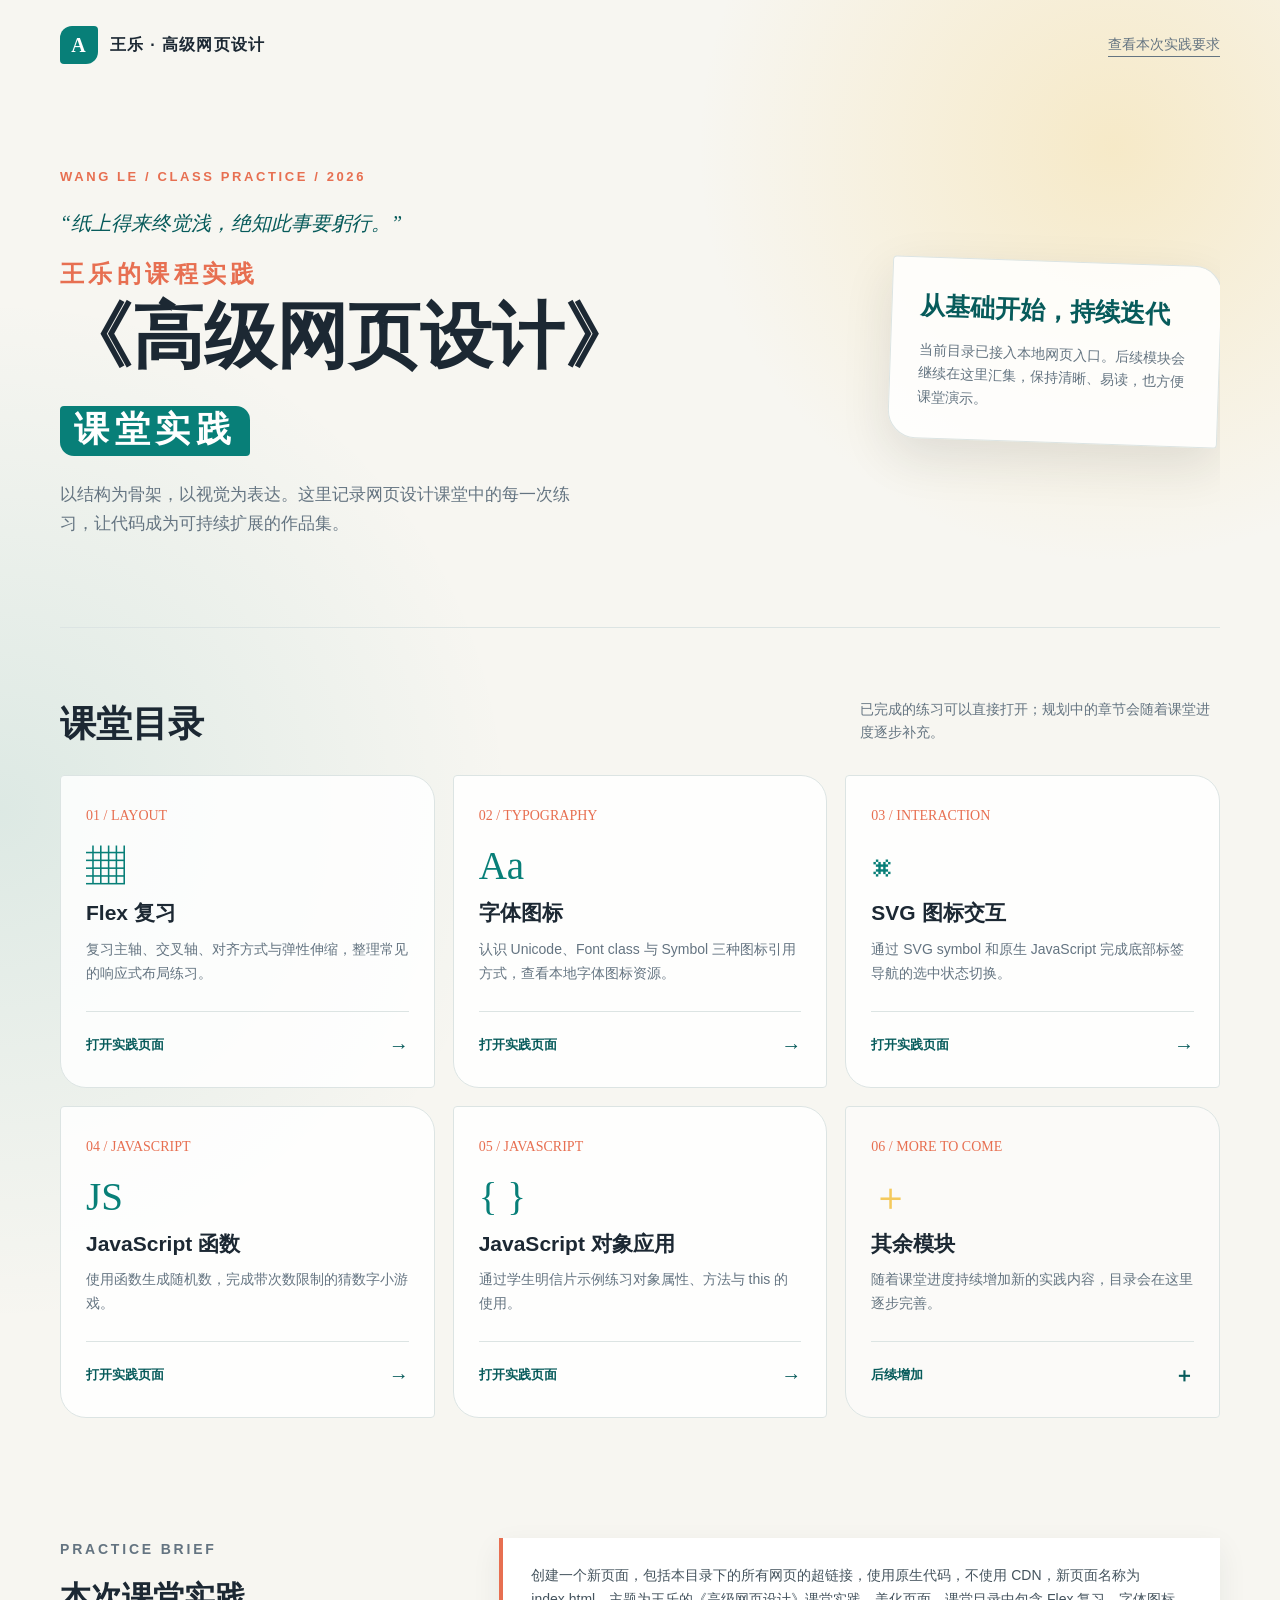
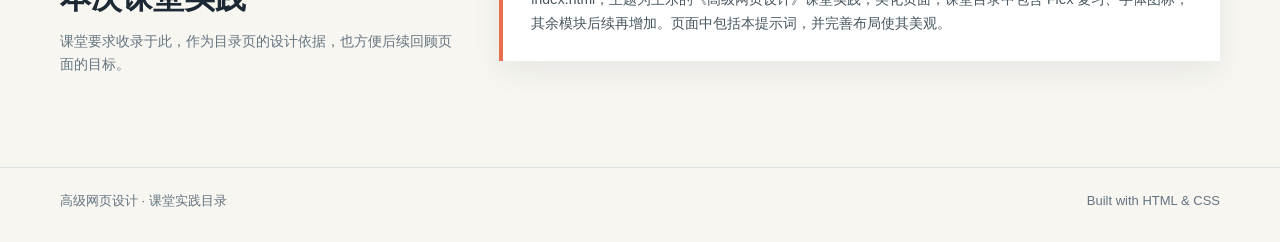
==== index.html @ 46e69502 "更新页面:新增日期类型/功能演示,调整图标页面结构" ====
<!DOCTYPE html>
<html lang="zh-CN">
<head>
  <meta charset="UTF-8">
  <meta name="viewport" content="width=device-width, initial-scale=1.0">
  <meta name="description" content="王乐的《高级网页设计》课堂实践目录">
  <title>王乐的《高级网页设计》课堂实践</title>
  <style>
    :root {
      --ink: #1c2833;
      --muted: #647481;
      --paper: #f7f6f1;
      --card: rgba(255, 255, 255, 0.84);
      --line: #dce4e3;
      --teal: #087f78;
      --teal-dark: #075b5b;
      --coral: #e76f51;
      --yellow: #f4c95d;
      --shadow: 0 18px 50px rgba(28, 40, 51, 0.11);
    }

    * { box-sizing: border-box; }

    html { scroll-behavior: smooth; }

    body {
      margin: 0;
      color: var(--ink);
      background:
        radial-gradient(circle at 87% 8%, rgba(244, 201, 93, .28), transparent 26rem),
        radial-gradient(circle at 0% 44%, rgba(8, 127, 120, .11), transparent 32rem),
        var(--paper);
      font-family: "Microsoft YaHei", "PingFang SC", sans-serif;
      line-height: 1.7;
    }

    a { color: inherit; text-decoration: none; }

    .page-shell { width: min(1160px, calc(100% - 40px)); margin: 0 auto; }

    .topbar {
      display: flex;
      align-items: center;
      justify-content: space-between;
      padding: 26px 0;
      animation: appear .7s ease both;
    }

    .brand { display: flex; align-items: center; gap: 12px; font-weight: 700; letter-spacing: .08em; }
    .brand-mark {
      display: grid; place-items: center; width: 38px; height: 38px;
      color: #fff; background: var(--teal); border-radius: 12px 4px 12px 4px;
      font-family: Georgia, serif; font-size: 20px;
    }
    .top-link { color: var(--muted); font-size: 14px; border-bottom: 1px solid var(--muted); }

    .hero {
      position: relative; overflow: hidden; padding: 76px 0 88px;
      display: grid; grid-template-columns: 1.1fr .9fr; gap: 54px; align-items: center;
      border-bottom: 1px solid var(--line);
    }
    .eyebrow { margin: 0 0 18px; color: var(--coral); font-size: 13px; font-weight: 700; letter-spacing: .2em; }
    .motto { margin: 0 0 20px; color: var(--teal-dark); font-family: Georgia, "Times New Roman", serif; font-size: 20px; font-style: italic; }
    h1 { max-width: 720px; margin: 0; font-family: "Microsoft YaHei", "PingFang SC", sans-serif; font-size: clamp(40px, 6.4vw, 72px); line-height: 1.12; letter-spacing: 0; }
    .title-owner { display: block; margin-bottom: 8px; color: var(--coral); font-size: .34em; font-weight: 700; letter-spacing: .18em; }
    .title-main { display: block; color: var(--ink); font-weight: 900; }
    .title-practice { display: inline-block; margin-top: 10px; padding: 4px 14px 7px; color: #fff; background: var(--teal); border-radius: 4px 14px 4px 14px; font-size: .48em; font-weight: 700; letter-spacing: .16em; }
    .hero-copy { max-width: 540px; margin: 24px 0 0; color: var(--muted); font-size: 17px; }
    .hero-note { justify-self: end; max-width: 330px; padding: 28px; border: 1px solid var(--line); border-radius: 4px 28px 4px 28px; background: var(--card); box-shadow: var(--shadow); transform: rotate(2deg); }
    .hero-note strong { display: block; margin-bottom: 10px; color: var(--teal-dark); font-family: Georgia, serif; font-size: 25px; }
    .hero-note p { margin: 0; color: var(--muted); font-size: 14px; }

    .section { padding: 70px 0; }
    .section-heading { display: flex; align-items: end; justify-content: space-between; gap: 20px; margin-bottom: 30px; }
    h2 { margin: 0; font-family: Georgia, "Times New Roman", serif; font-size: 36px; line-height: 1.15; }
    .section-heading p { max-width: 360px; margin: 0; color: var(--muted); font-size: 14px; }

    .module-grid { display: grid; grid-template-columns: repeat(3, 1fr); gap: 18px; }
    .module {
      position: relative; display: flex; min-height: 270px; flex-direction: column; justify-content: space-between;
      padding: 25px; border: 1px solid var(--line); border-radius: 4px 26px 4px 26px; background: var(--card);
      transition: transform .25s ease, box-shadow .25s ease, border-color .25s ease;
      animation: appear .7s ease both;
    }
    .module:nth-child(2) { animation-delay: .1s; }
    .module:nth-child(3) { animation-delay: .2s; }
    .module:hover { transform: translateY(-7px); border-color: var(--teal); box-shadow: var(--shadow); }
    .module-number { color: var(--coral); font-family: Georgia, serif; font-size: 14px; }
    .module-icon { margin: 18px 0 10px; color: var(--teal); font-family: Georgia, serif; font-size: 39px; line-height: 1; }
    .module h3 { margin: 0 0 7px; font-size: 21px; }
    .module p { margin: 0; color: var(--muted); font-size: 14px; }
    .module-footer { display: flex; align-items: center; justify-content: space-between; margin-top: 25px; padding-top: 16px; border-top: 1px solid var(--line); color: var(--teal-dark); font-size: 13px; font-weight: 700; }
    .module-footer span:last-child { font-size: 20px; transition: transform .2s ease; }
    .module:hover .module-footer span:last-child { transform: translateX(5px); }
    .planned { opacity: .76; background: rgba(255,255,255,.48); }
    .planned .module-icon { color: var(--yellow); }

    .prompt-section { display: grid; grid-template-columns: .72fr 1.28fr; gap: 34px; align-items: start; padding: 50px 0 76px; }
    .prompt-intro h2 { font-size: 31px; }
    .prompt-intro p { color: var(--muted); font-size: 14px; }
    .prompt-box { margin: 0; padding: 26px 28px; border-left: 4px solid var(--coral); background: #fff; box-shadow: 0 10px 28px rgba(28,40,51,.07); color: #45545e; font-family: "Microsoft YaHei", sans-serif; font-size: 14px; white-space: pre-wrap; }

    footer { padding: 22px 0 30px; border-top: 1px solid var(--line); color: var(--muted); font-size: 13px; }
    .footer-inner { display: flex; justify-content: space-between; gap: 20px; }

    @keyframes appear { from { opacity: 0; transform: translateY(14px); } to { opacity: 1; transform: translateY(0); } }
    @media (max-width: 760px) {
      .page-shell { width: min(100% - 28px, 620px); }
      .topbar { padding: 18px 0; }
      .hero { display: block; padding: 54px 0 60px; }
      .hero-note { margin-top: 38px; transform: none; }
      .section { padding: 52px 0; }
      .section-heading, .footer-inner { display: block; }
      .section-heading p { margin-top: 14px; }
      .module-grid, .prompt-section { grid-template-columns: 1fr; }
      .module { min-height: 235px; }
      .prompt-box { margin-top: 6px; padding: 20px; }
      footer { padding-bottom: 24px; }
    }
  </style>
</head>
<body>
  <header class="page-shell topbar">
    <a class="brand" href="index.html" aria-label="返回课堂首页">
      <span class="brand-mark">A</span>
      <span>王乐 · 高级网页设计</span>
    </a>
    <a class="top-link" href="#prompt">查看本次实践要求</a>
  </header>

  <main>
    <section class="page-shell hero">
      <div>
        <p class="eyebrow">WANG LE / CLASS PRACTICE / 2026</p>
        <blockquote class="motto">“纸上得来终觉浅，绝知此事要躬行。”</blockquote>
        <h1>
          <span class="title-owner">王乐的课程实践</span>
          <span class="title-main">《高级网页设计》</span>
          <span class="title-practice">课堂实践</span>
        </h1>
        <p class="hero-copy">以结构为骨架，以视觉为表达。这里记录网页设计课堂中的每一次练习，让代码成为可持续扩展的作品集。</p>
      </div>
      <aside class="hero-note">
        <strong>从基础开始，持续迭代</strong>
        <p>当前目录已接入本地网页入口。后续模块会继续在这里汇集，保持清晰、易读，也方便课堂演示。</p>
      </aside>
    </section>

    <section class="page-shell section" id="modules">
      <div class="section-heading">
        <h2>课堂目录</h2>
        <p>已完成的练习可以直接打开；规划中的章节会随着课堂进度逐步补充。</p>
      </div>
      <div class="module-grid">
        <a class="module" href="9.2.html">
          <div>
            <span class="module-number">01 / LAYOUT</span>
            <div class="module-icon">▦</div>
            <h3>Flex 复习</h3>
            <p>复习主轴、交叉轴、对齐方式与弹性伸缩，整理常见的响应式布局练习。</p>
          </div>
          <div class="module-footer"><span>打开实践页面</span><span>→</span></div>
        </a>
        <a class="module" href="demo_index.html">
          <div>
            <span class="module-number">02 / TYPOGRAPHY</span>
            <div class="module-icon">Aa</div>
            <h3>字体图标</h3>
            <p>认识 Unicode、Font class 与 Symbol 三种图标引用方式，查看本地字体图标资源。</p>
          </div>
          <div class="module-footer"><span>打开实践页面</span><span>→</span></div>
        </a>
        <a class="module" href="svg005.html">
          <div>
            <span class="module-number">03 / INTERACTION</span>
            <div class="module-icon">⌘</div>
            <h3>SVG 图标交互</h3>
            <p>通过 SVG symbol 和原生 JavaScript 完成底部标签导航的选中状态切换。</p>
          </div>
          <div class="module-footer"><span>打开实践页面</span><span>→</span></div>
        </a>
        <a class="module" href="function005.html">
          <div>
            <span class="module-number">04 / JAVASCRIPT</span>
            <div class="module-icon">JS</div>
            <h3>JavaScript 函数</h3>
            <p>使用函数生成随机数，完成带次数限制的猜数字小游戏。</p>
          </div>
          <div class="module-footer"><span>打开实践页面</span><span>→</span></div>
        </a>
        <a class="module" href="JS_boj_apply.html">
          <div>
            <span class="module-number">05 / JAVASCRIPT</span>
            <div class="module-icon">{ }</div>
            <h3>JavaScript 对象应用</h3>
            <p>通过学生明信片示例练习对象属性、方法与 this 的使用。</p>
          </div>
          <div class="module-footer"><span>打开实践页面</span><span>→</span></div>
        </a>
        <article class="module planned">
          <div>
            <span class="module-number">06 / MORE TO COME</span>
            <div class="module-icon">＋</div>
            <h3>其余模块</h3>
            <p>随着课堂进度持续增加新的实践内容，目录会在这里逐步完善。</p>
          </div>
          <div class="module-footer"><span>后续增加</span><span>＋</span></div>
        </article>
      </div>
    </section>

    <section class="page-shell prompt-section" id="prompt">
      <div class="prompt-intro">
        <p class="eyebrow">PRACTICE BRIEF</p>
        <h2>本次课堂实践</h2>
        <p>课堂要求收录于此，作为目录页的设计依据，也方便后续回顾页面的目标。</p>
      </div>
      <blockquote class="prompt-box">创建一个新页面，包括本目录下的所有网页的超链接，使用原生代码，不使用 CDN，新页面名称为 index.html，主题为王乐的《高级网页设计》课堂实践，美化页面，课堂目录中包含 Flex 复习、字体图标，其余模块后续再增加。页面中包括本提示词，并完善布局使其美观。</blockquote>
    </section>
  </main>

  <footer>
    <div class="page-shell footer-inner">
      <span>高级网页设计 · 课堂实践目录</span>
      <span>Built with HTML &amp; CSS</span>
    </div>
  </footer>
</body>
</html>
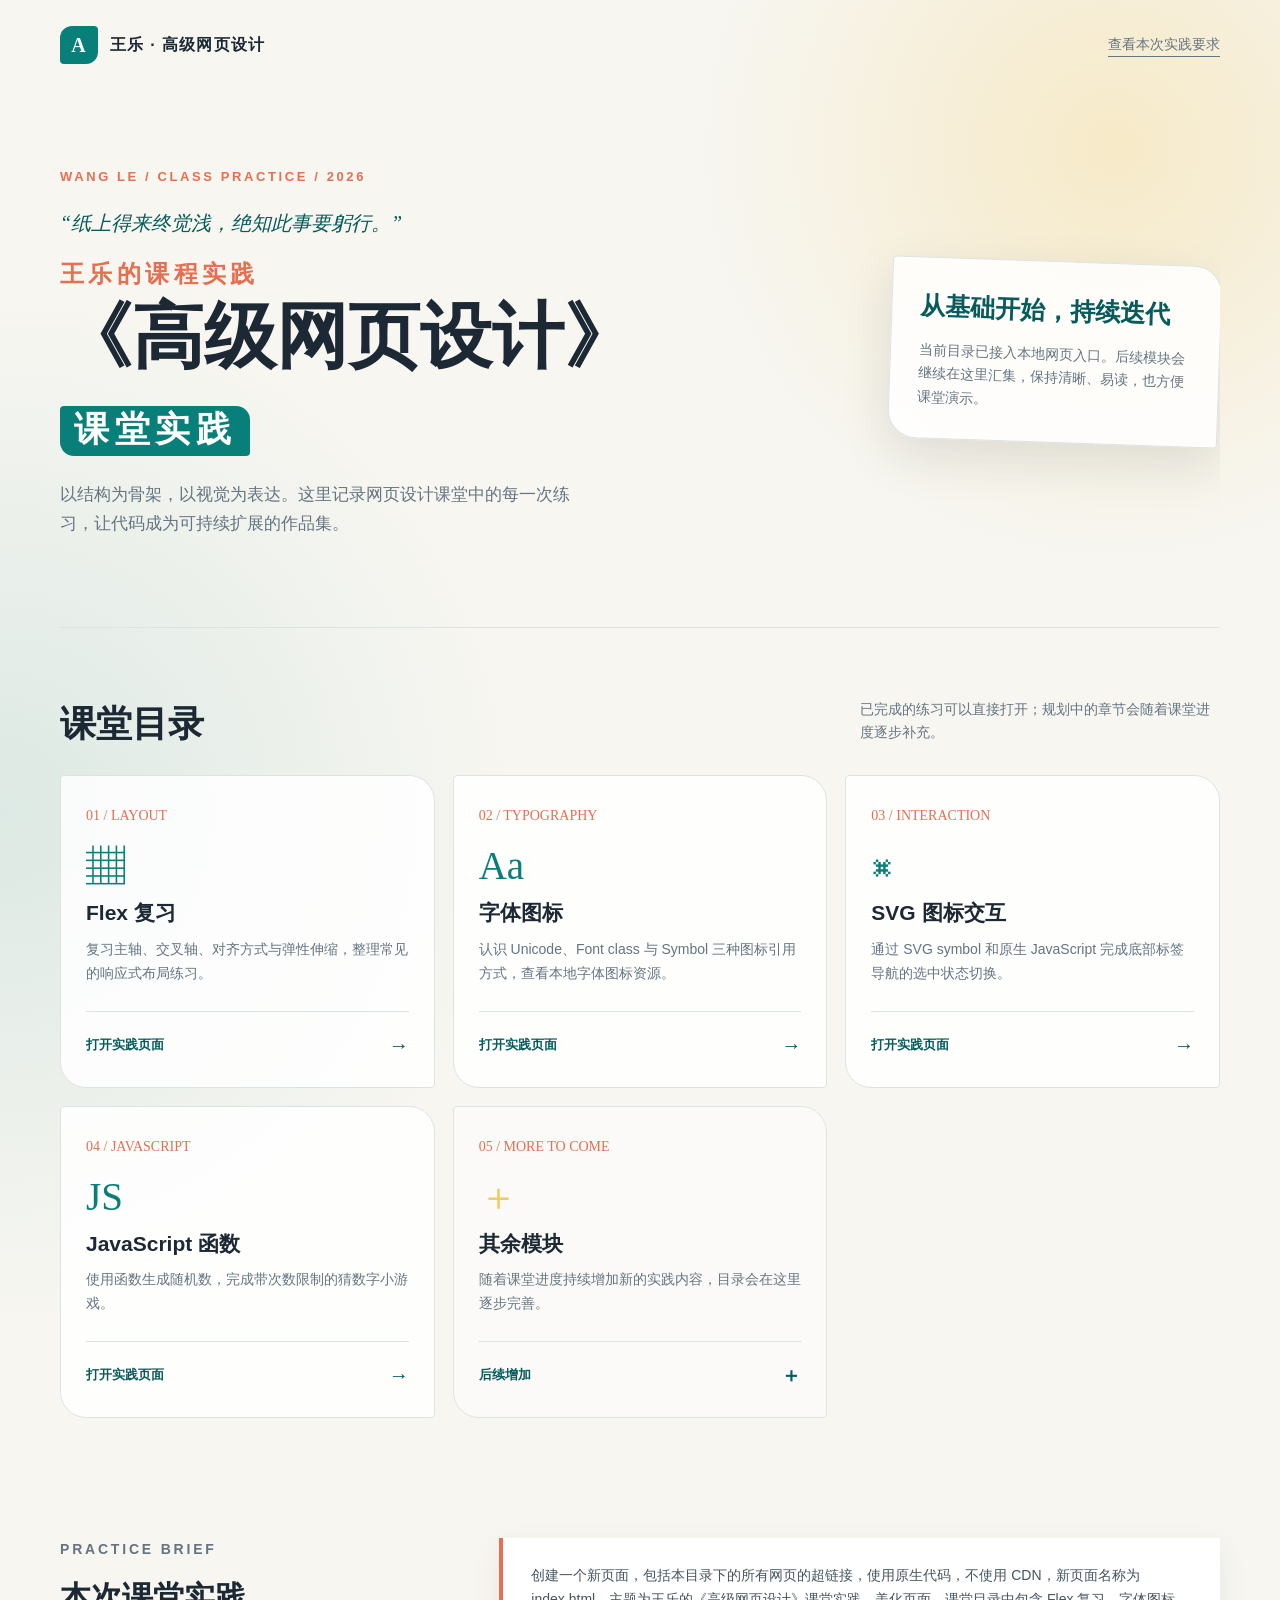
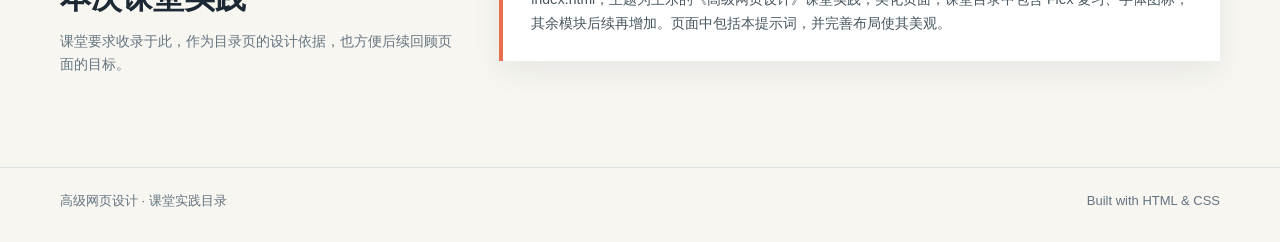
==== commit 171e29e2: "抓小球升级为多球炸弹街机版 youxi.html 推倒重写：3 颗蓝球与最多 2 颗炸弹同屏漂移，点球+2/空白−1/炸弹−3，难度每 30 秒提速变小，十连击倍数仅弹夸奖词，含合成音效、最高分与结算" ====
--- a/index.html
+++ b/index.html
@@ -188,18 +188,9 @@
           </div>
           <div class="module-footer"><span>打开实践页面</span><span>→</span></div>
         </a>
-        <a class="module" href="JS_boj_apply.html">
-          <div>
-            <span class="module-number">05 / JAVASCRIPT</span>
-            <div class="module-icon">{ }</div>
-            <h3>JavaScript 对象应用</h3>
-            <p>通过学生明信片示例练习对象属性、方法与 this 的使用。</p>
-          </div>
-          <div class="module-footer"><span>打开实践页面</span><span>→</span></div>
-        </a>
         <article class="module planned">
           <div>
-            <span class="module-number">06 / MORE TO COME</span>
+            <span class="module-number">05 / MORE TO COME</span>
             <div class="module-icon">＋</div>
             <h3>其余模块</h3>
             <p>随着课堂进度持续增加新的实践内容，目录会在这里逐步完善。</p>
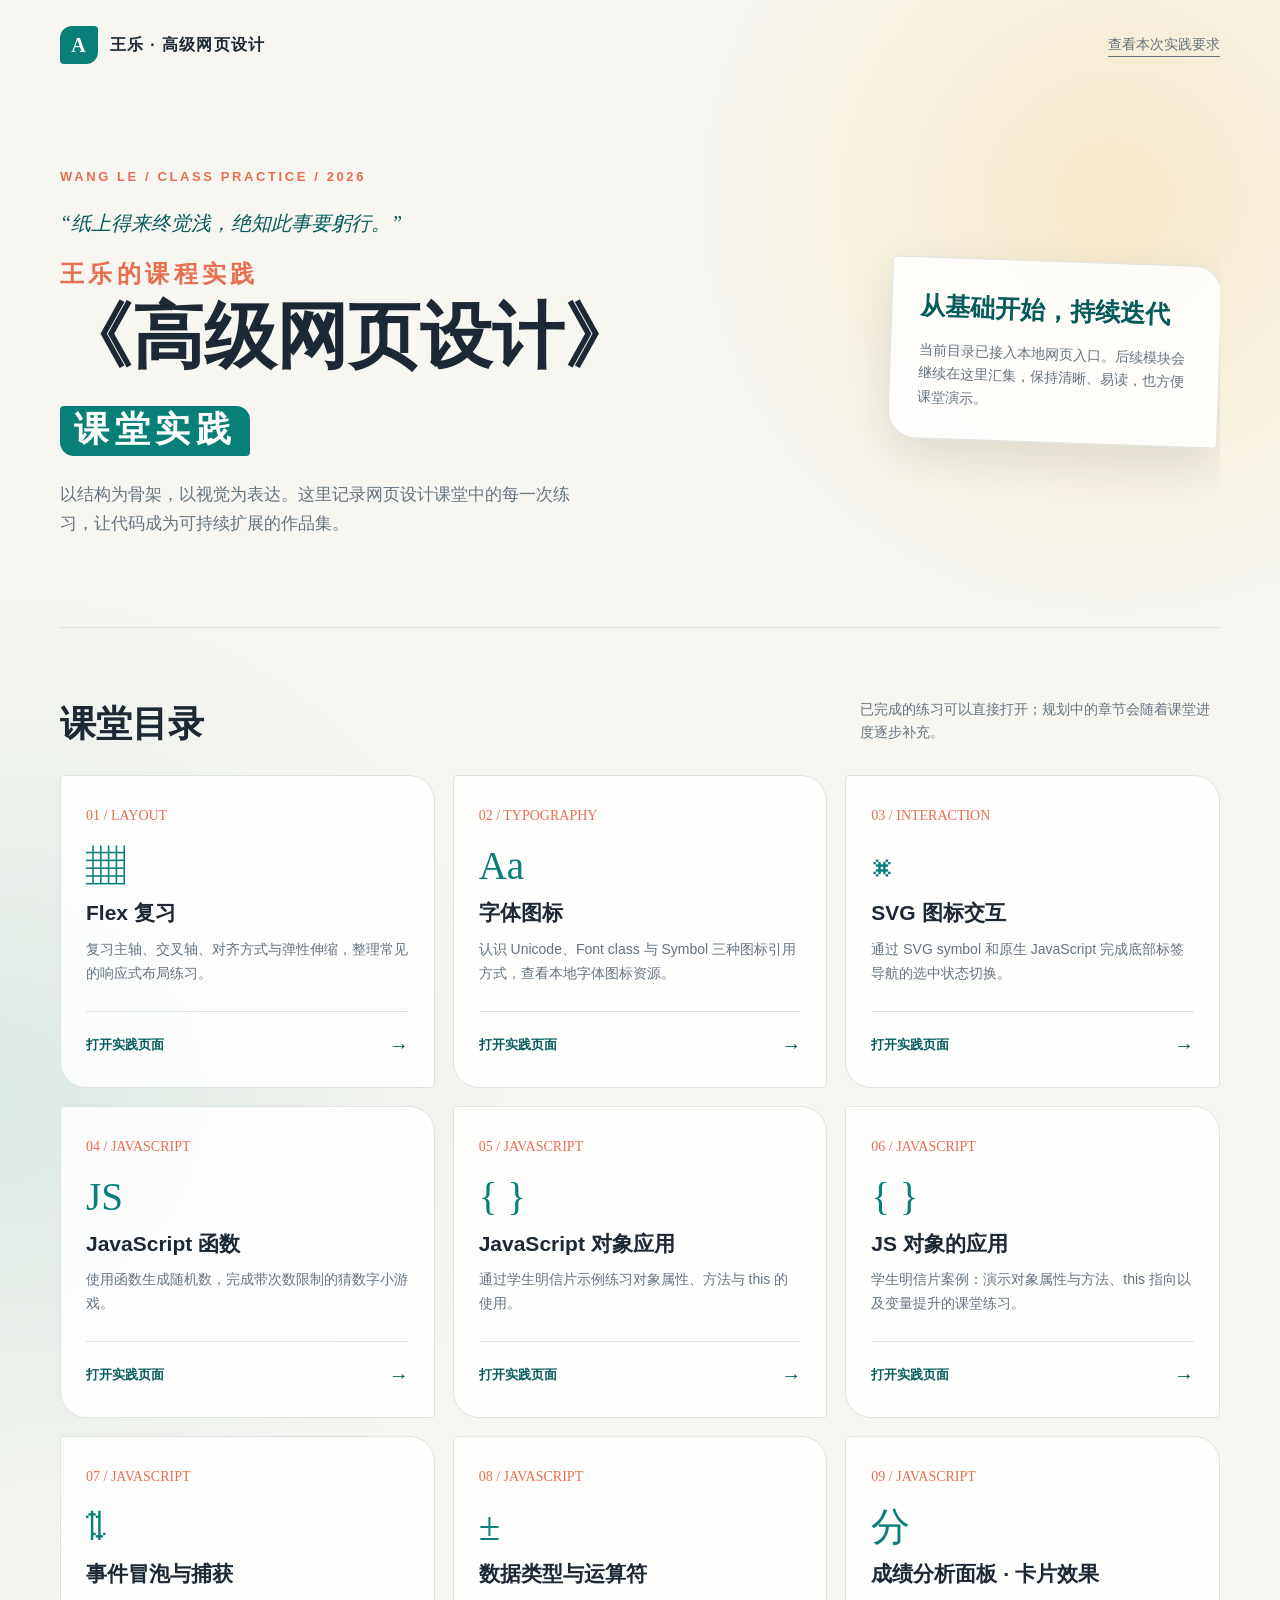
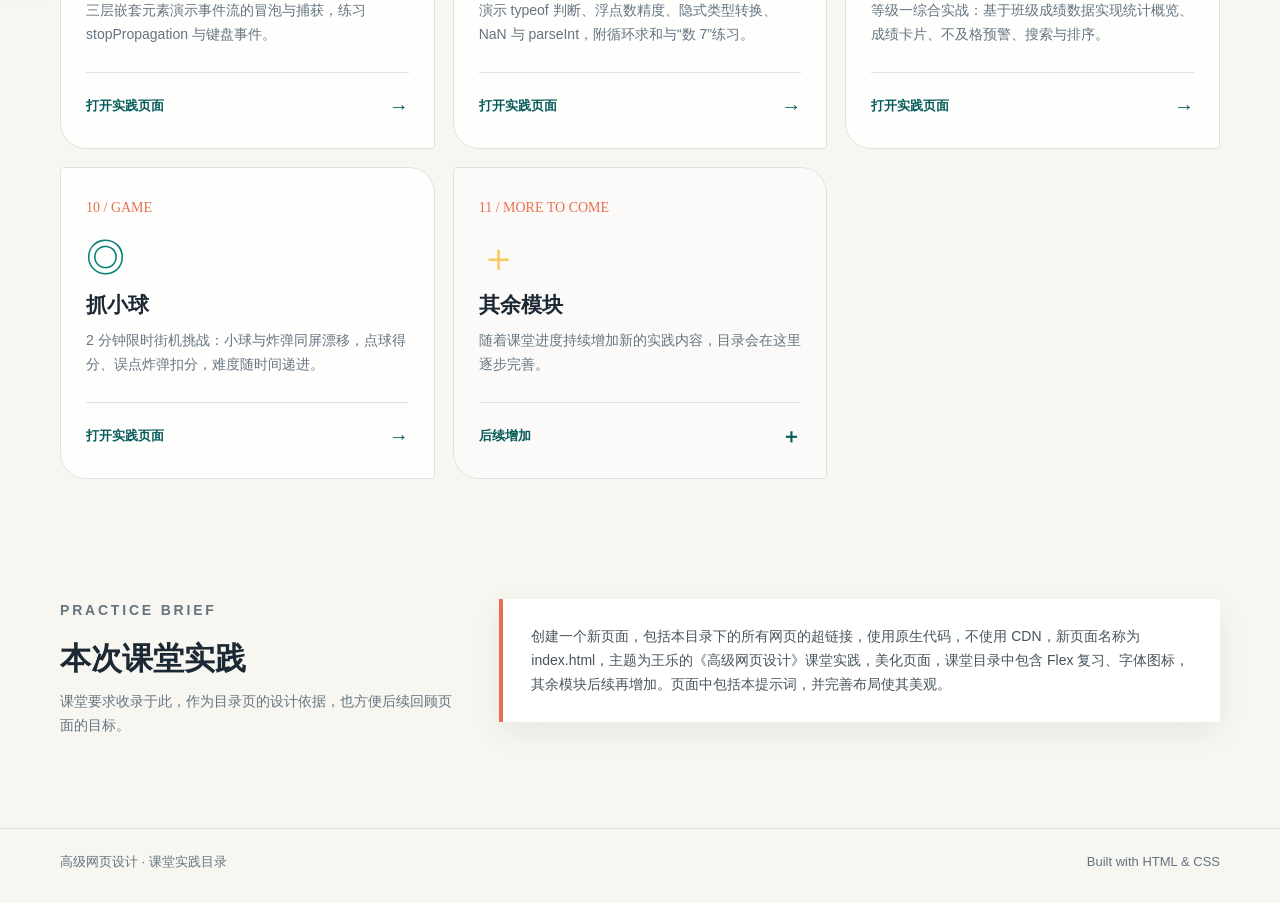
==== commit 0549baeb: "课程首页新增成绩面板入口并补充成绩面板页面与数据文件" ====
--- a/index.html
+++ b/index.html
@@ -188,9 +188,63 @@
           </div>
           <div class="module-footer"><span>打开实践页面</span><span>→</span></div>
         </a>
+        <a class="module" href="JS_obj_fun005.html">
+          <div>
+            <span class="module-number">05 / JAVASCRIPT</span>
+            <div class="module-icon">{ }</div>
+            <h3>JavaScript 对象应用</h3>
+            <p>通过学生明信片示例练习对象属性、方法与 this 的使用。</p>
+          </div>
+          <div class="module-footer"><span>打开实践页面</span><span>→</span></div>
+        </a>
+        <a class="module" href="JS_boj_apply.html">
+          <div>
+            <span class="module-number">06 / JAVASCRIPT</span>
+            <div class="module-icon">{ }</div>
+            <h3>JS 对象的应用</h3>
+            <p>学生明信片案例：演示对象属性与方法、this 指向以及变量提升的课堂练习。</p>
+          </div>
+          <div class="module-footer"><span>打开实践页面</span><span>→</span></div>
+        </a>
+        <a class="module" href="event005.html">
+          <div>
+            <span class="module-number">07 / JAVASCRIPT</span>
+            <div class="module-icon">⇅</div>
+            <h3>事件冒泡与捕获</h3>
+            <p>三层嵌套元素演示事件流的冒泡与捕获，练习 stopPropagation 与键盘事件。</p>
+          </div>
+          <div class="module-footer"><span>打开实践页面</span><span>→</span></div>
+        </a>
+        <a class="module" href="dateType.html">
+          <div>
+            <span class="module-number">08 / JAVASCRIPT</span>
+            <div class="module-icon">±</div>
+            <h3>数据类型与运算符</h3>
+            <p>演示 typeof 判断、浮点数精度、隐式类型转换、NaN 与 parseInt，附循环求和与“数 7”练习。</p>
+          </div>
+          <div class="module-footer"><span>打开实践页面</span><span>→</span></div>
+        </a>
+        <a class="module" href="starter-level1-0206+wl.html">
+          <div>
+            <span class="module-number">09 / JAVASCRIPT</span>
+            <div class="module-icon">分</div>
+            <h3>成绩分析面板 · 卡片效果</h3>
+            <p>等级一综合实战：基于班级成绩数据实现统计概览、成绩卡片、不及格预警、搜索与排序。</p>
+          </div>
+          <div class="module-footer"><span>打开实践页面</span><span>→</span></div>
+        </a>
+        <a class="module" href="youxi.html">
+          <div>
+            <span class="module-number">10 / GAME</span>
+            <div class="module-icon">◎</div>
+            <h3>抓小球</h3>
+            <p>2 分钟限时街机挑战：小球与炸弹同屏漂移，点球得分、误点炸弹扣分，难度随时间递进。</p>
+          </div>
+          <div class="module-footer"><span>打开实践页面</span><span>→</span></div>
+        </a>
         <article class="module planned">
           <div>
-            <span class="module-number">05 / MORE TO COME</span>
+            <span class="module-number">11 / MORE TO COME</span>
             <div class="module-icon">＋</div>
             <h3>其余模块</h3>
             <p>随着课堂进度持续增加新的实践内容，目录会在这里逐步完善。</p>
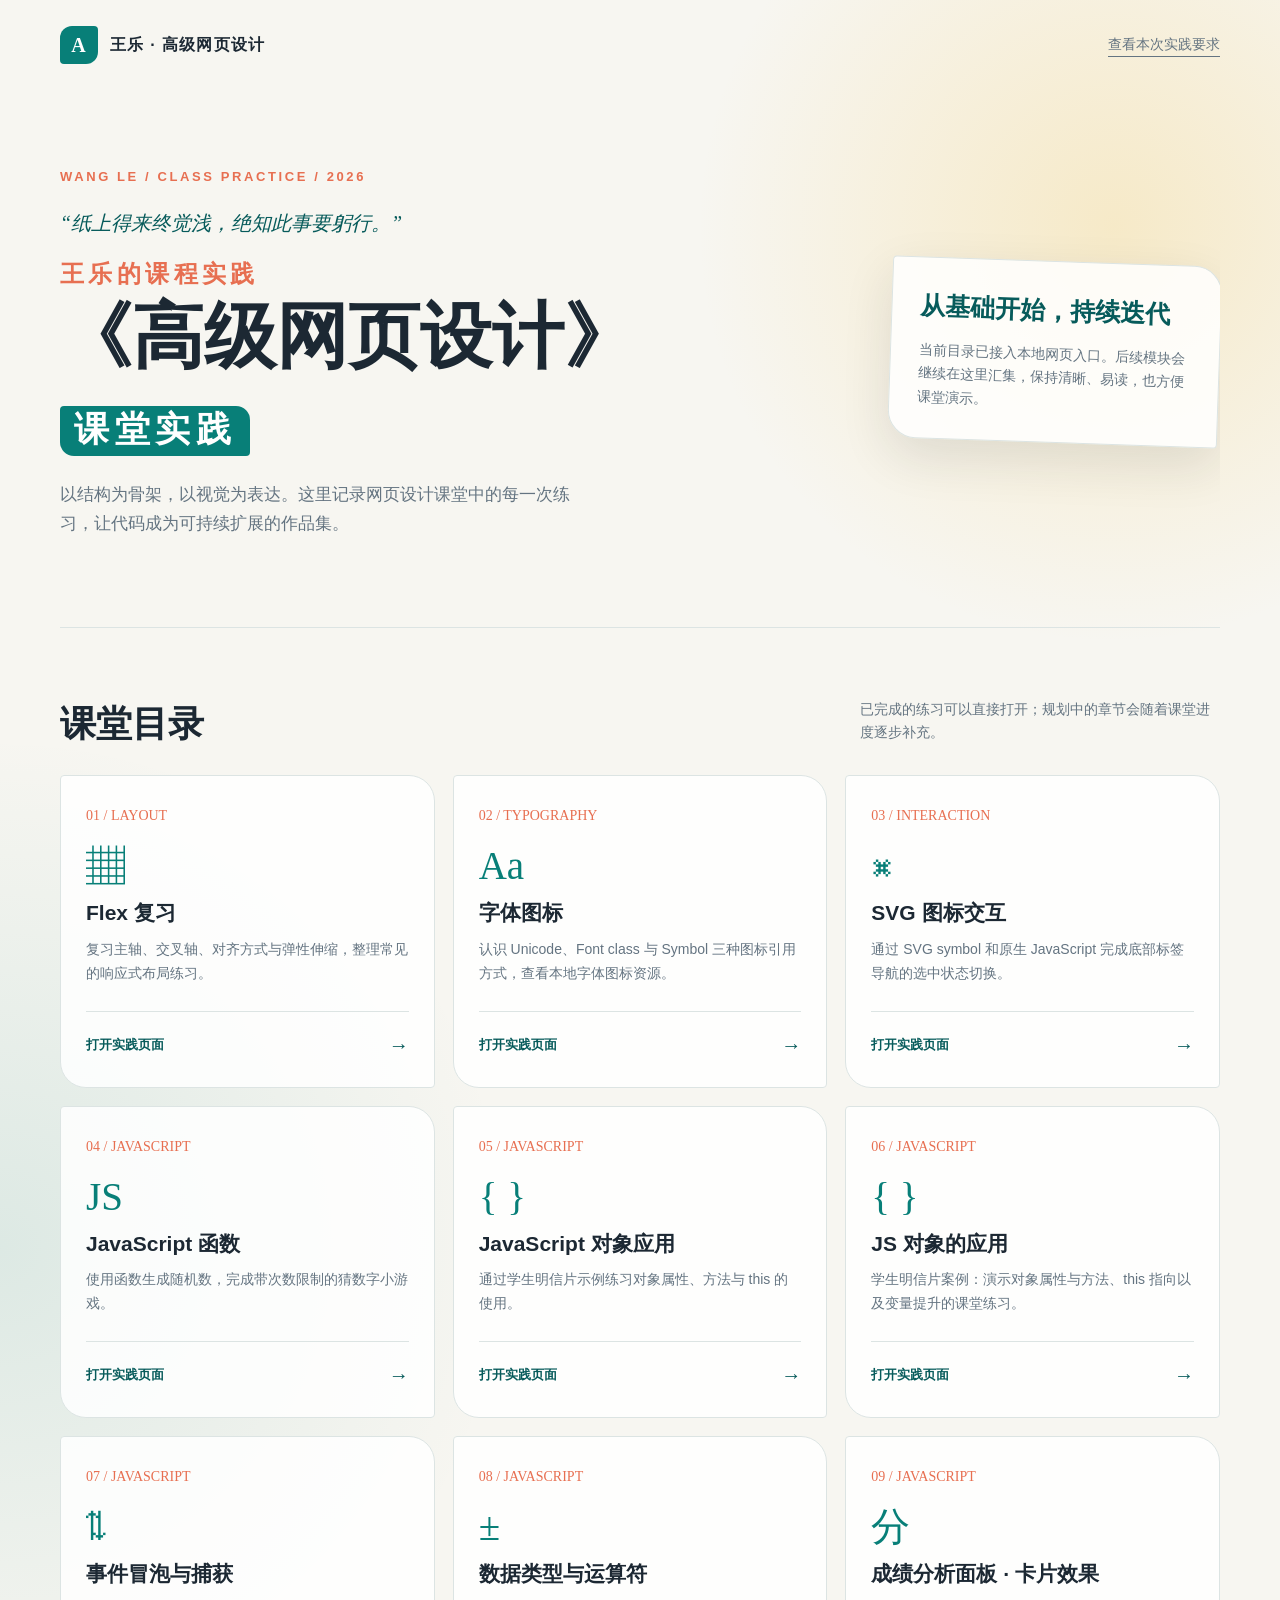
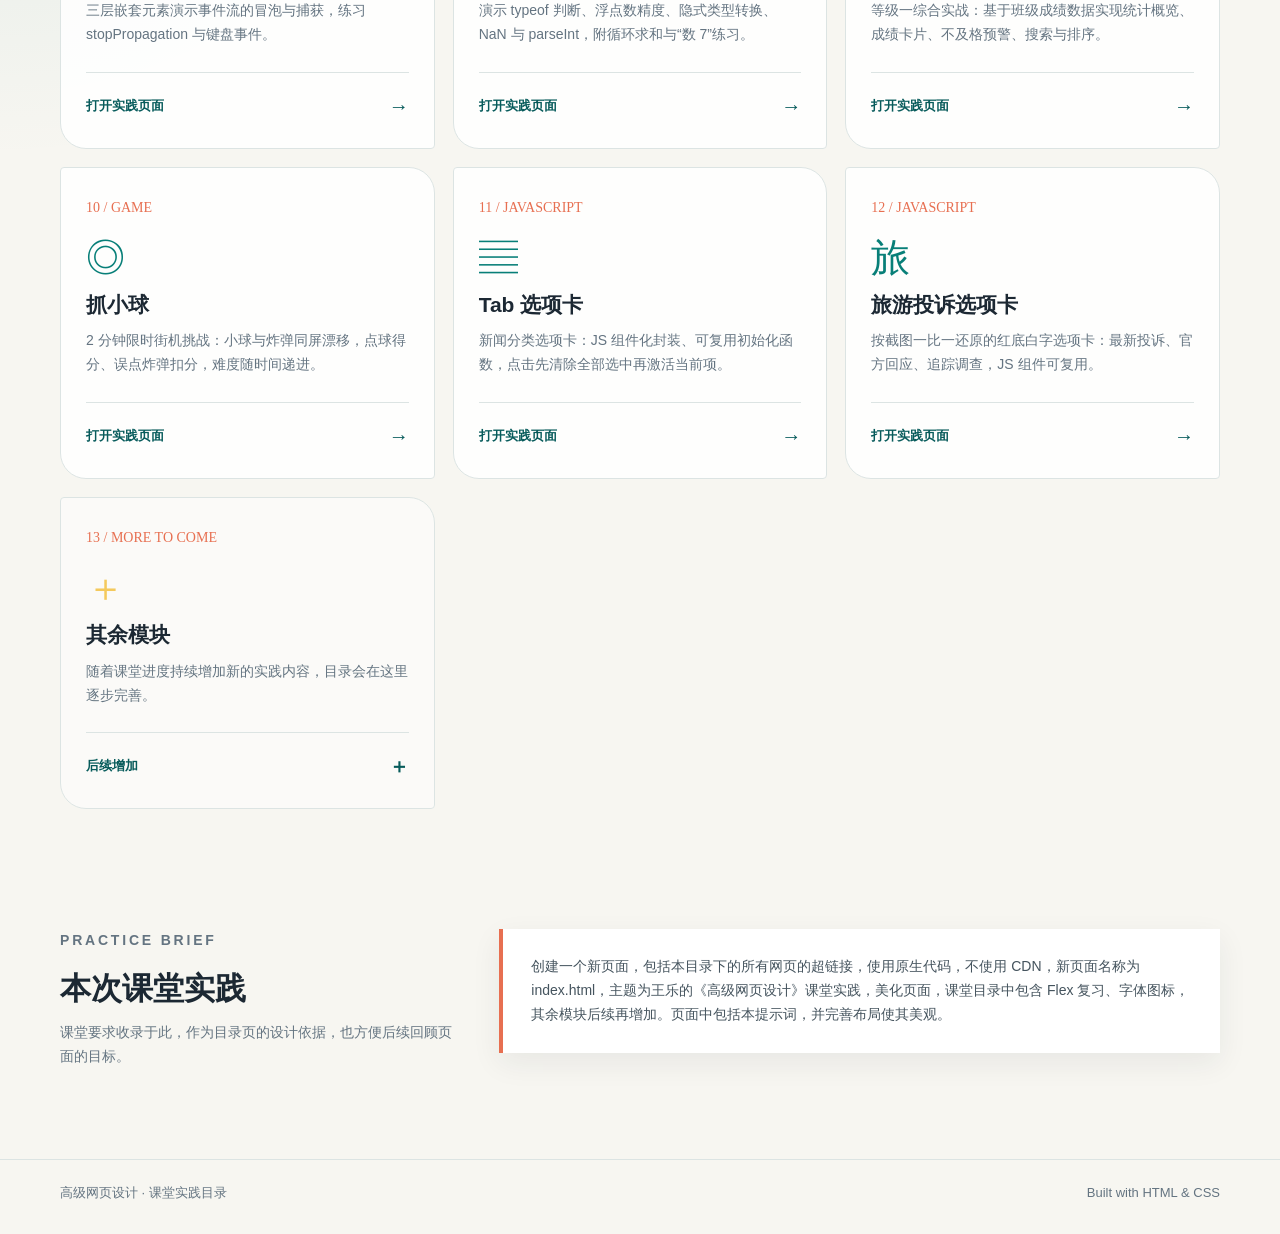
==== commit 4f918bdc: "新增旅游投诉与 Tab 选项卡页面，更新课程首页目录" ====
--- a/index.html
+++ b/index.html
@@ -242,9 +242,27 @@
           </div>
           <div class="module-footer"><span>打开实践页面</span><span>→</span></div>
         </a>
+        <a class="module" href="tab.html">
+          <div>
+            <span class="module-number">11 / JAVASCRIPT</span>
+            <div class="module-icon">▤</div>
+            <h3>Tab 选项卡</h3>
+            <p>新闻分类选项卡：JS 组件化封装、可复用初始化函数，点击先清除全部选中再激活当前项。</p>
+          </div>
+          <div class="module-footer"><span>打开实践页面</span><span>→</span></div>
+        </a>
+        <a class="module" href="tousu.html">
+          <div>
+            <span class="module-number">12 / JAVASCRIPT</span>
+            <div class="module-icon">旅</div>
+            <h3>旅游投诉选项卡</h3>
+            <p>按截图一比一还原的红底白字选项卡：最新投诉、官方回应、追踪调查，JS 组件可复用。</p>
+          </div>
+          <div class="module-footer"><span>打开实践页面</span><span>→</span></div>
+        </a>
         <article class="module planned">
           <div>
-            <span class="module-number">11 / MORE TO COME</span>
+            <span class="module-number">13 / MORE TO COME</span>
             <div class="module-icon">＋</div>
             <h3>其余模块</h3>
             <p>随着课堂进度持续增加新的实践内容，目录会在这里逐步完善。</p>
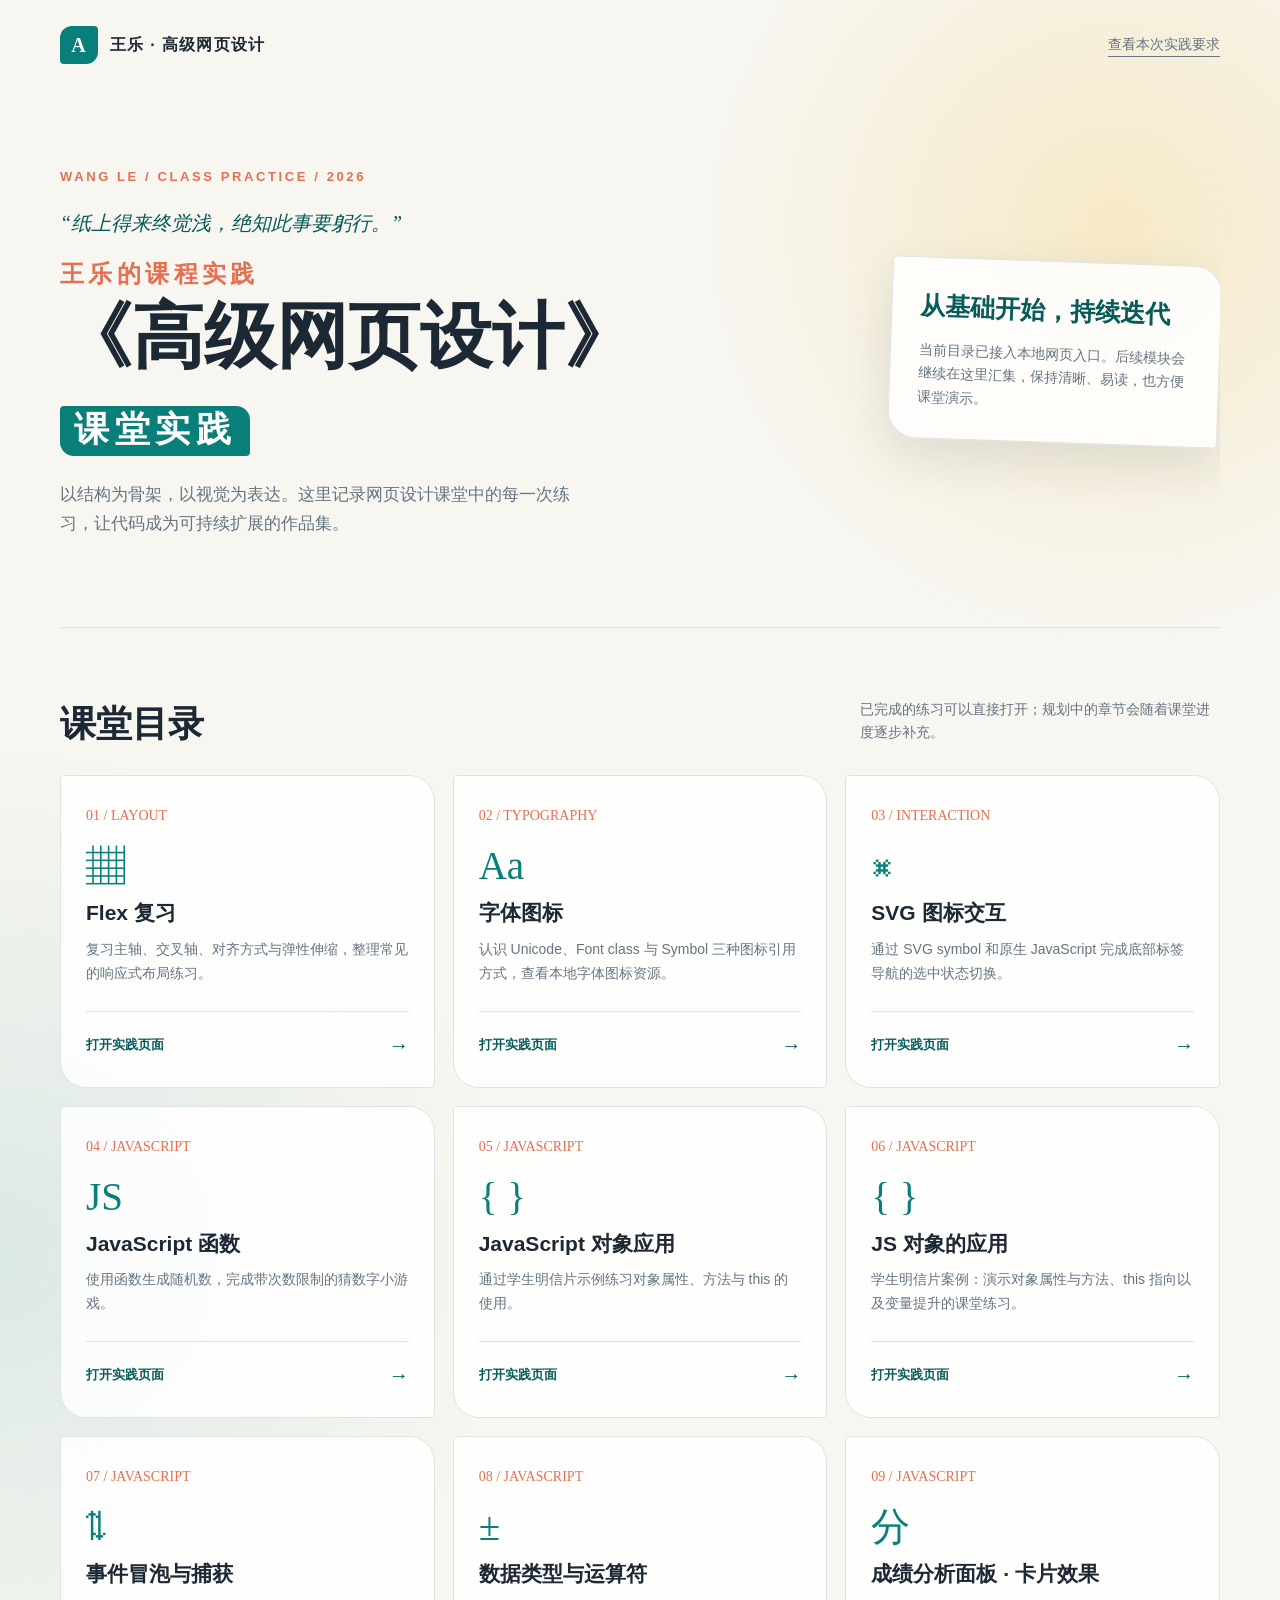
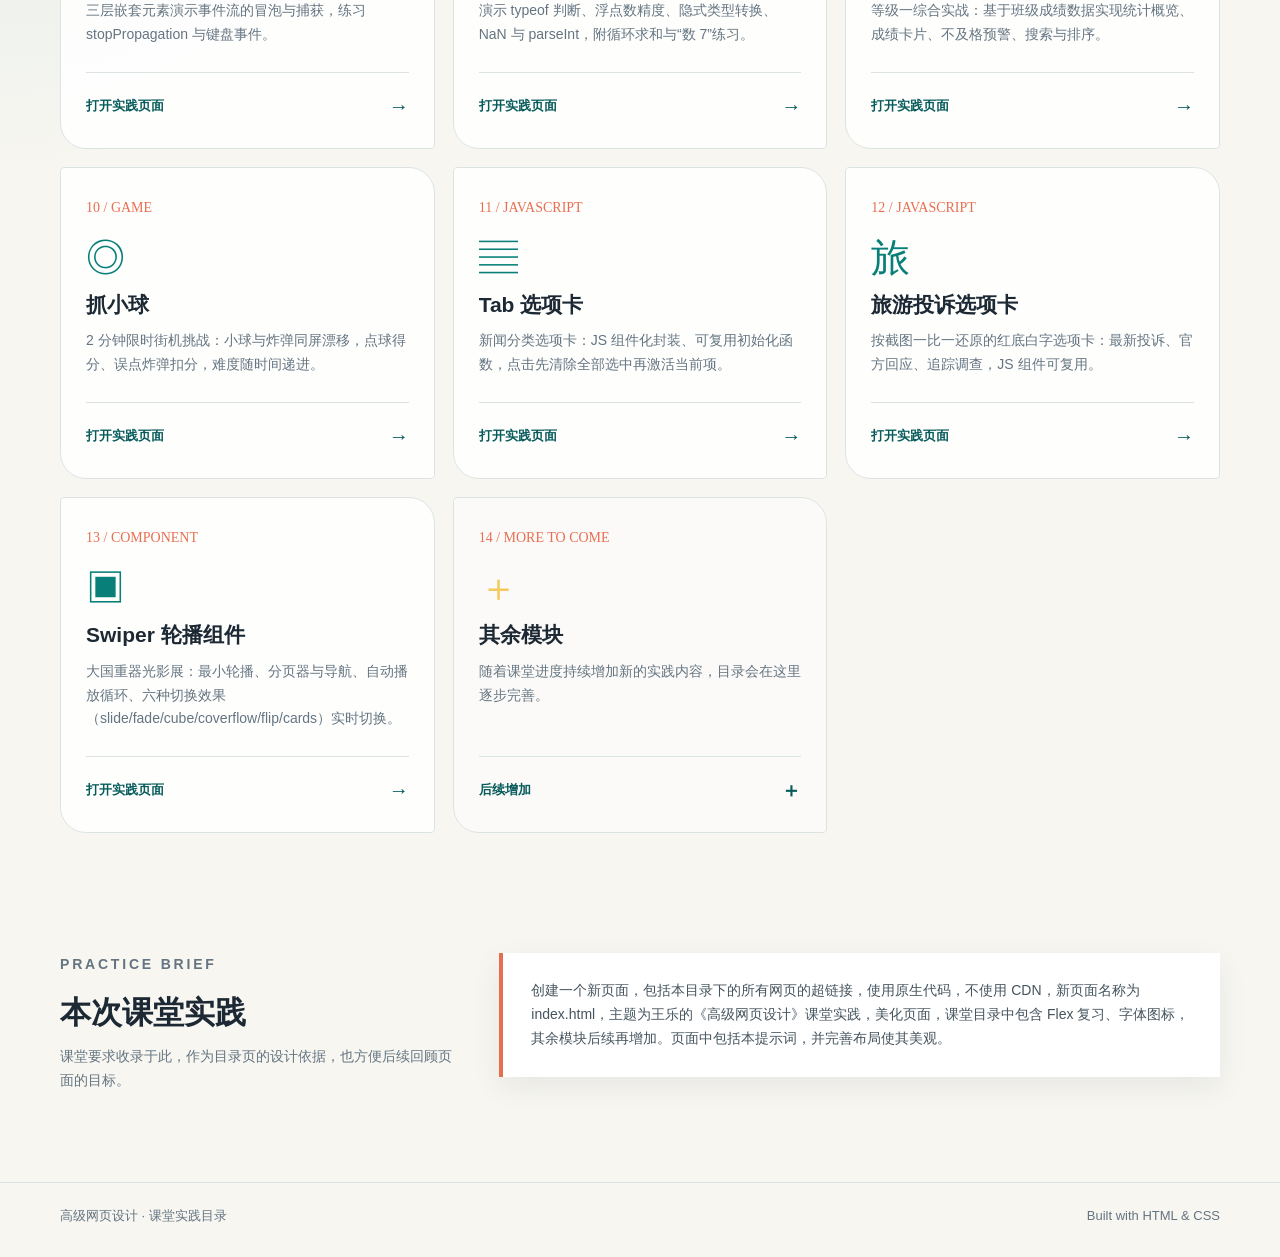
==== commit 6e03537c: "新增 Swiper 课堂操作任务页面与轮播图片，更新首页目录入口" ====
--- a/index.html
+++ b/index.html
@@ -260,9 +260,18 @@
           </div>
           <div class="module-footer"><span>打开实践页面</span><span>→</span></div>
         </a>
+        <a class="module" href="swiper-task.html">
+          <div>
+            <span class="module-number">13 / COMPONENT</span>
+            <div class="module-icon">▣</div>
+            <h3>Swiper 轮播组件</h3>
+            <p>大国重器光影展：最小轮播、分页器与导航、自动播放循环、六种切换效果（slide/fade/cube/coverflow/flip/cards）实时切换。</p>
+          </div>
+          <div class="module-footer"><span>打开实践页面</span><span>→</span></div>
+        </a>
         <article class="module planned">
           <div>
-            <span class="module-number">13 / MORE TO COME</span>
+            <span class="module-number">14 / MORE TO COME</span>
             <div class="module-icon">＋</div>
             <h3>其余模块</h3>
             <p>随着课堂进度持续增加新的实践内容，目录会在这里逐步完善。</p>
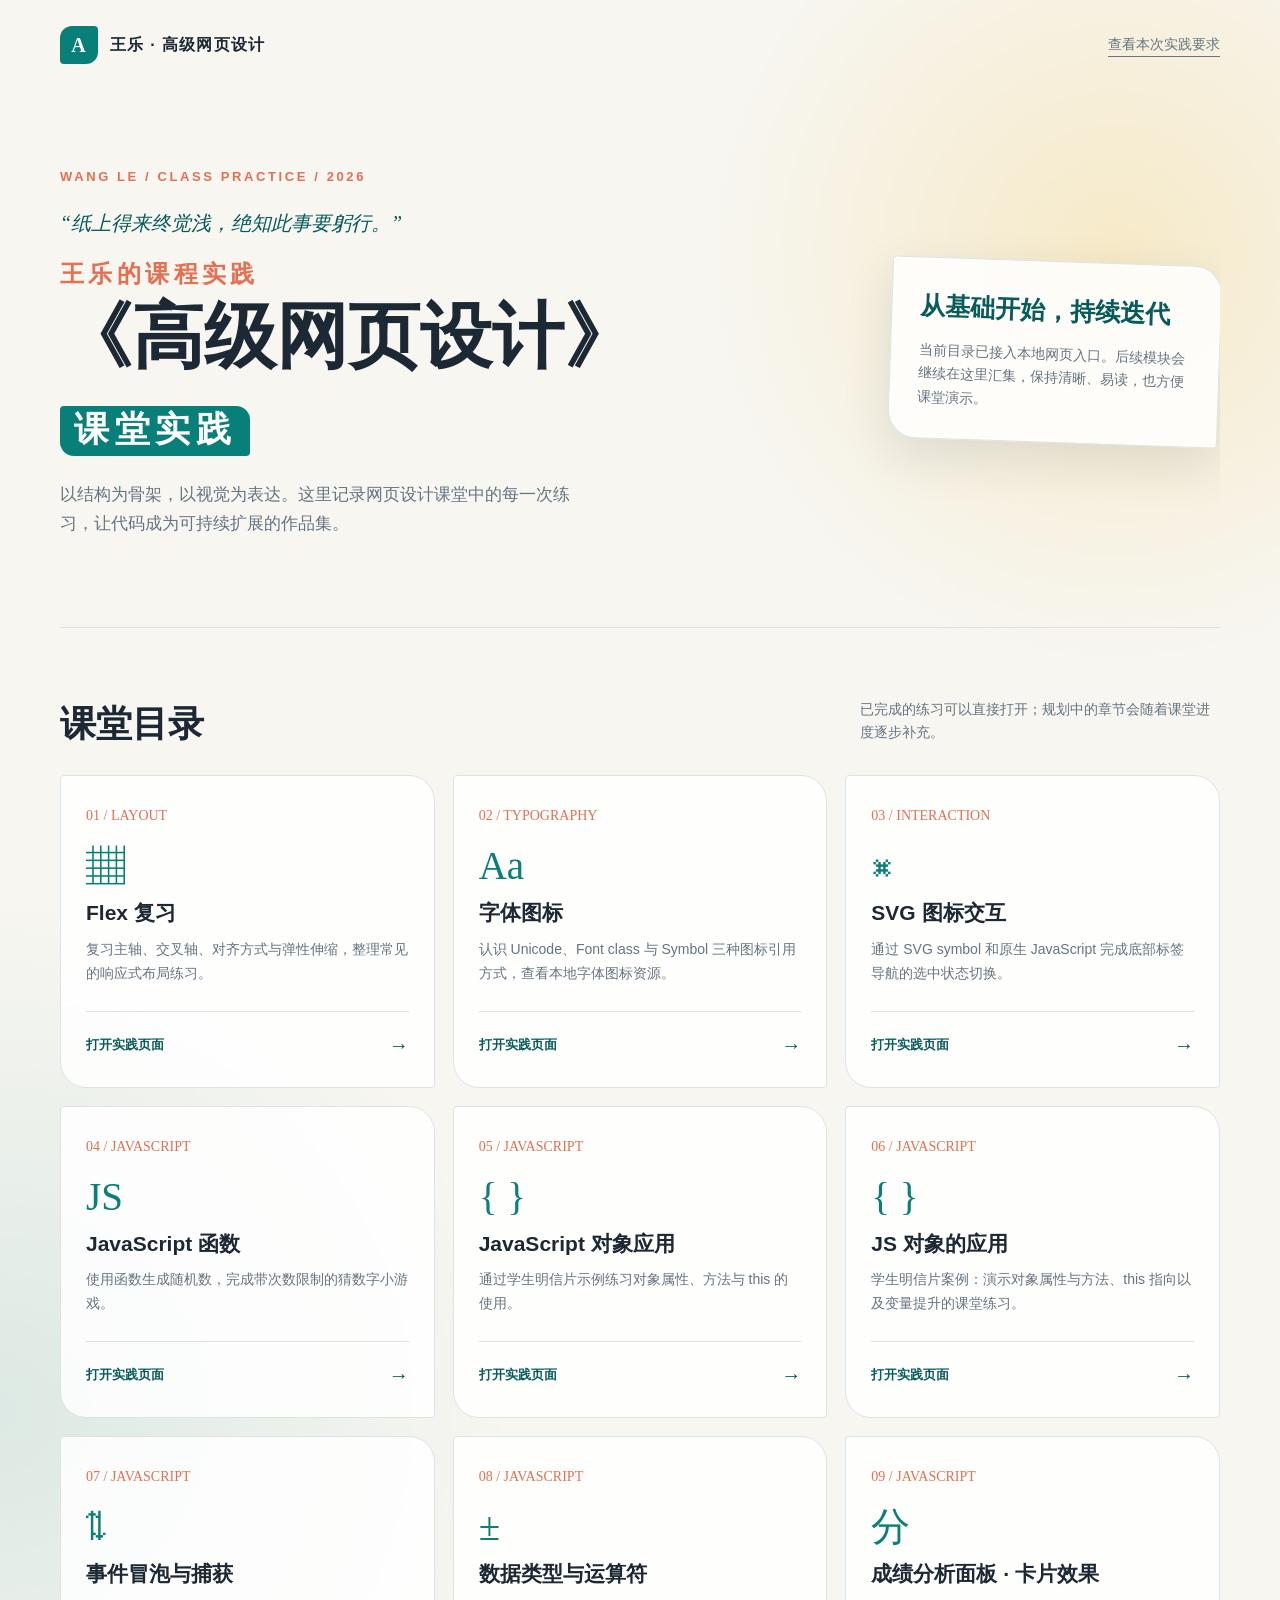
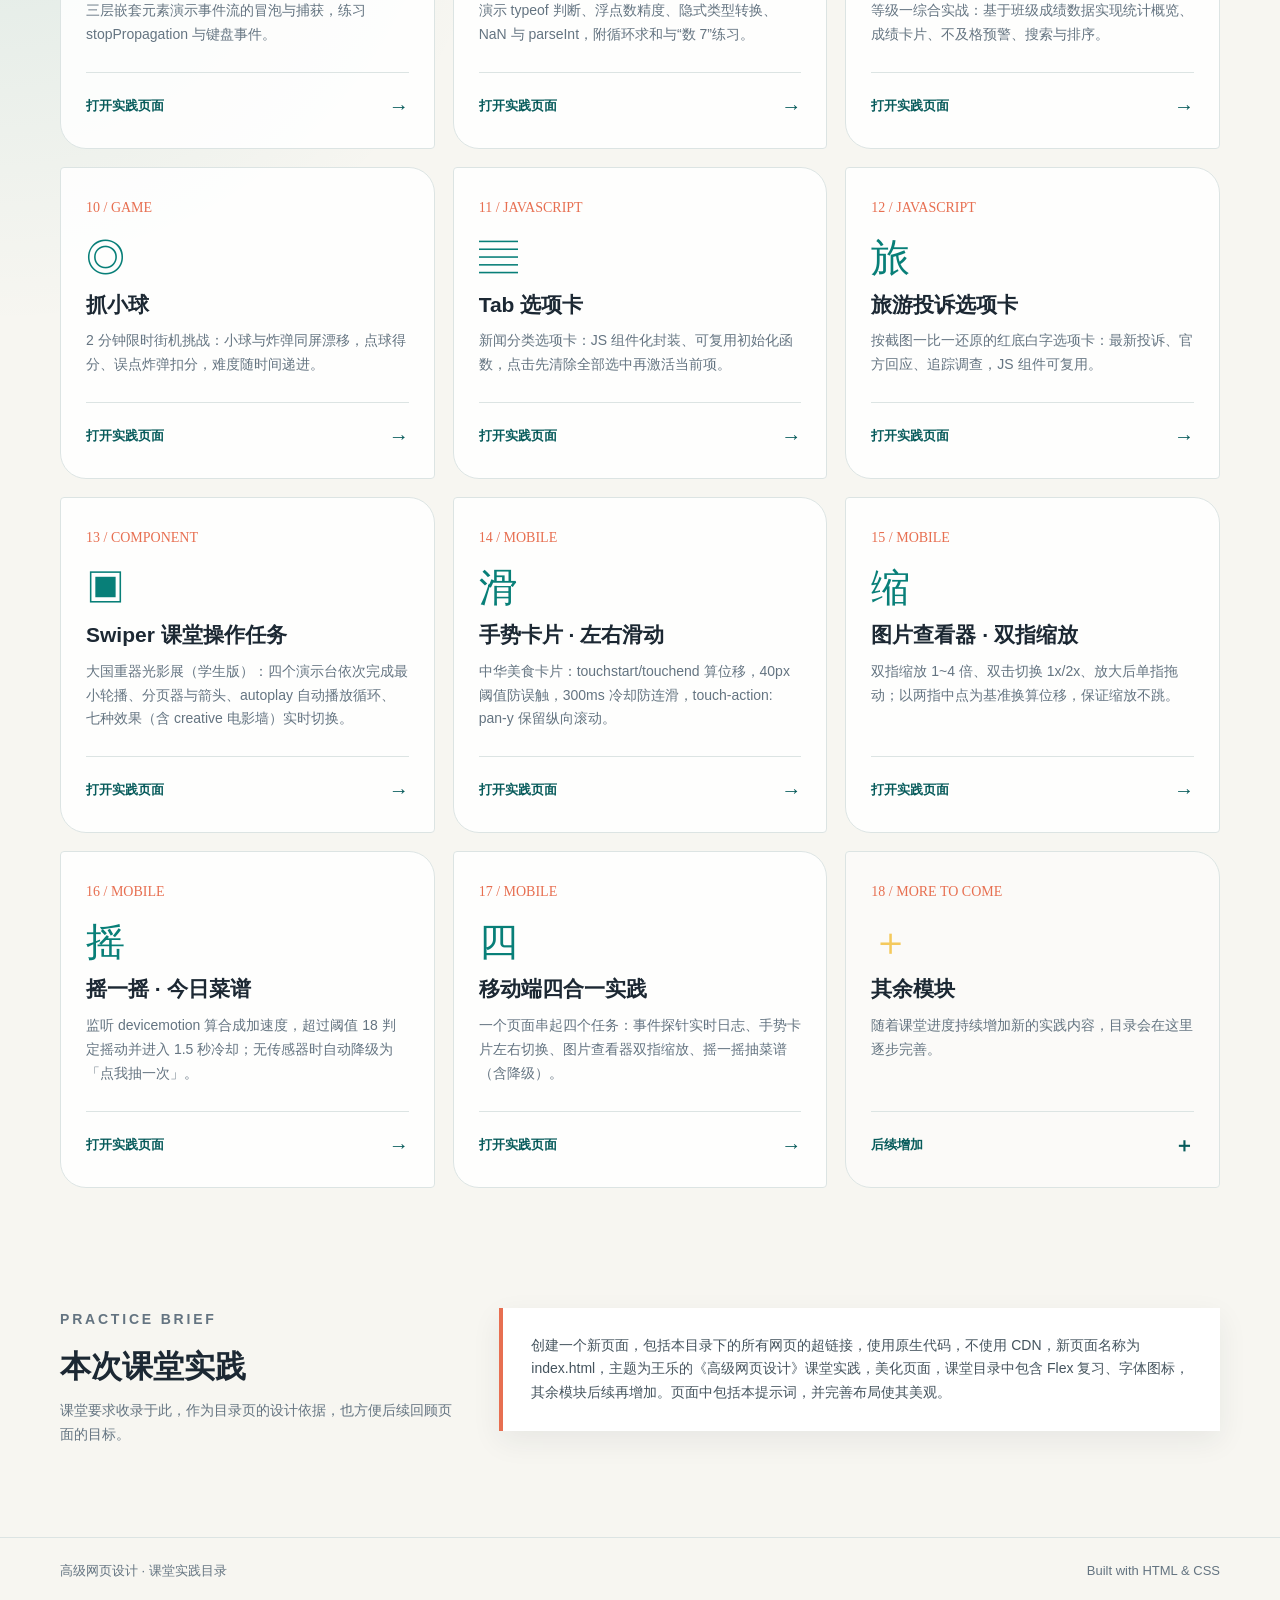
==== commit d6d06353: "新增移动端四合一实践页（事件探针/手势卡片/图片查看器/摇一摇）并更新首页入口" ====
--- a/index.html
+++ b/index.html
@@ -264,14 +264,50 @@
           <div>
             <span class="module-number">13 / COMPONENT</span>
             <div class="module-icon">▣</div>
-            <h3>Swiper 轮播组件</h3>
-            <p>大国重器光影展：最小轮播、分页器与导航、自动播放循环、六种切换效果（slide/fade/cube/coverflow/flip/cards）实时切换。</p>
+            <h3>Swiper 课堂操作任务</h3>
+            <p>大国重器光影展（学生版）：四个演示台依次完成最小轮播、分页器与箭头、autoplay 自动播放循环、七种效果（含 creative 电影墙）实时切换。</p>
+          </div>
+          <div class="module-footer"><span>打开实践页面</span><span>→</span></div>
+        </a>
+        <a class="module" href="mobile-gesture.html">
+          <div>
+            <span class="module-number">14 / MOBILE</span>
+            <div class="module-icon">滑</div>
+            <h3>手势卡片 · 左右滑动</h3>
+            <p>中华美食卡片：touchstart/touchend 算位移，40px 阈值防误触，300ms 冷却防连滑，touch-action: pan-y 保留纵向滚动。</p>
+          </div>
+          <div class="module-footer"><span>打开实践页面</span><span>→</span></div>
+        </a>
+        <a class="module" href="mobile-zoom.html">
+          <div>
+            <span class="module-number">15 / MOBILE</span>
+            <div class="module-icon">缩</div>
+            <h3>图片查看器 · 双指缩放</h3>
+            <p>双指缩放 1~4 倍、双击切换 1x/2x、放大后单指拖动；以两指中点为基准换算位移，保证缩放不跳。</p>
+          </div>
+          <div class="module-footer"><span>打开实践页面</span><span>→</span></div>
+        </a>
+        <a class="module" href="mobile-sensor.html">
+          <div>
+            <span class="module-number">16 / MOBILE</span>
+            <div class="module-icon">摇</div>
+            <h3>摇一摇 · 今日菜谱</h3>
+            <p>监听 devicemotion 算合成加速度，超过阈值 18 判定摇动并进入 1.5 秒冷却；无传感器时自动降级为「点我抽一次」。</p>
+          </div>
+          <div class="module-footer"><span>打开实践页面</span><span>→</span></div>
+        </a>
+        <a class="module" href="mobile-tasks.html">
+          <div>
+            <span class="module-number">17 / MOBILE</span>
+            <div class="module-icon">四</div>
+            <h3>移动端四合一实践</h3>
+            <p>一个页面串起四个任务：事件探针实时日志、手势卡片左右切换、图片查看器双指缩放、摇一摇抽菜谱（含降级）。</p>
           </div>
           <div class="module-footer"><span>打开实践页面</span><span>→</span></div>
         </a>
         <article class="module planned">
           <div>
-            <span class="module-number">14 / MORE TO COME</span>
+            <span class="module-number">18 / MORE TO COME</span>
             <div class="module-icon">＋</div>
             <h3>其余模块</h3>
             <p>随着课堂进度持续增加新的实践内容，目录会在这里逐步完善。</p>
